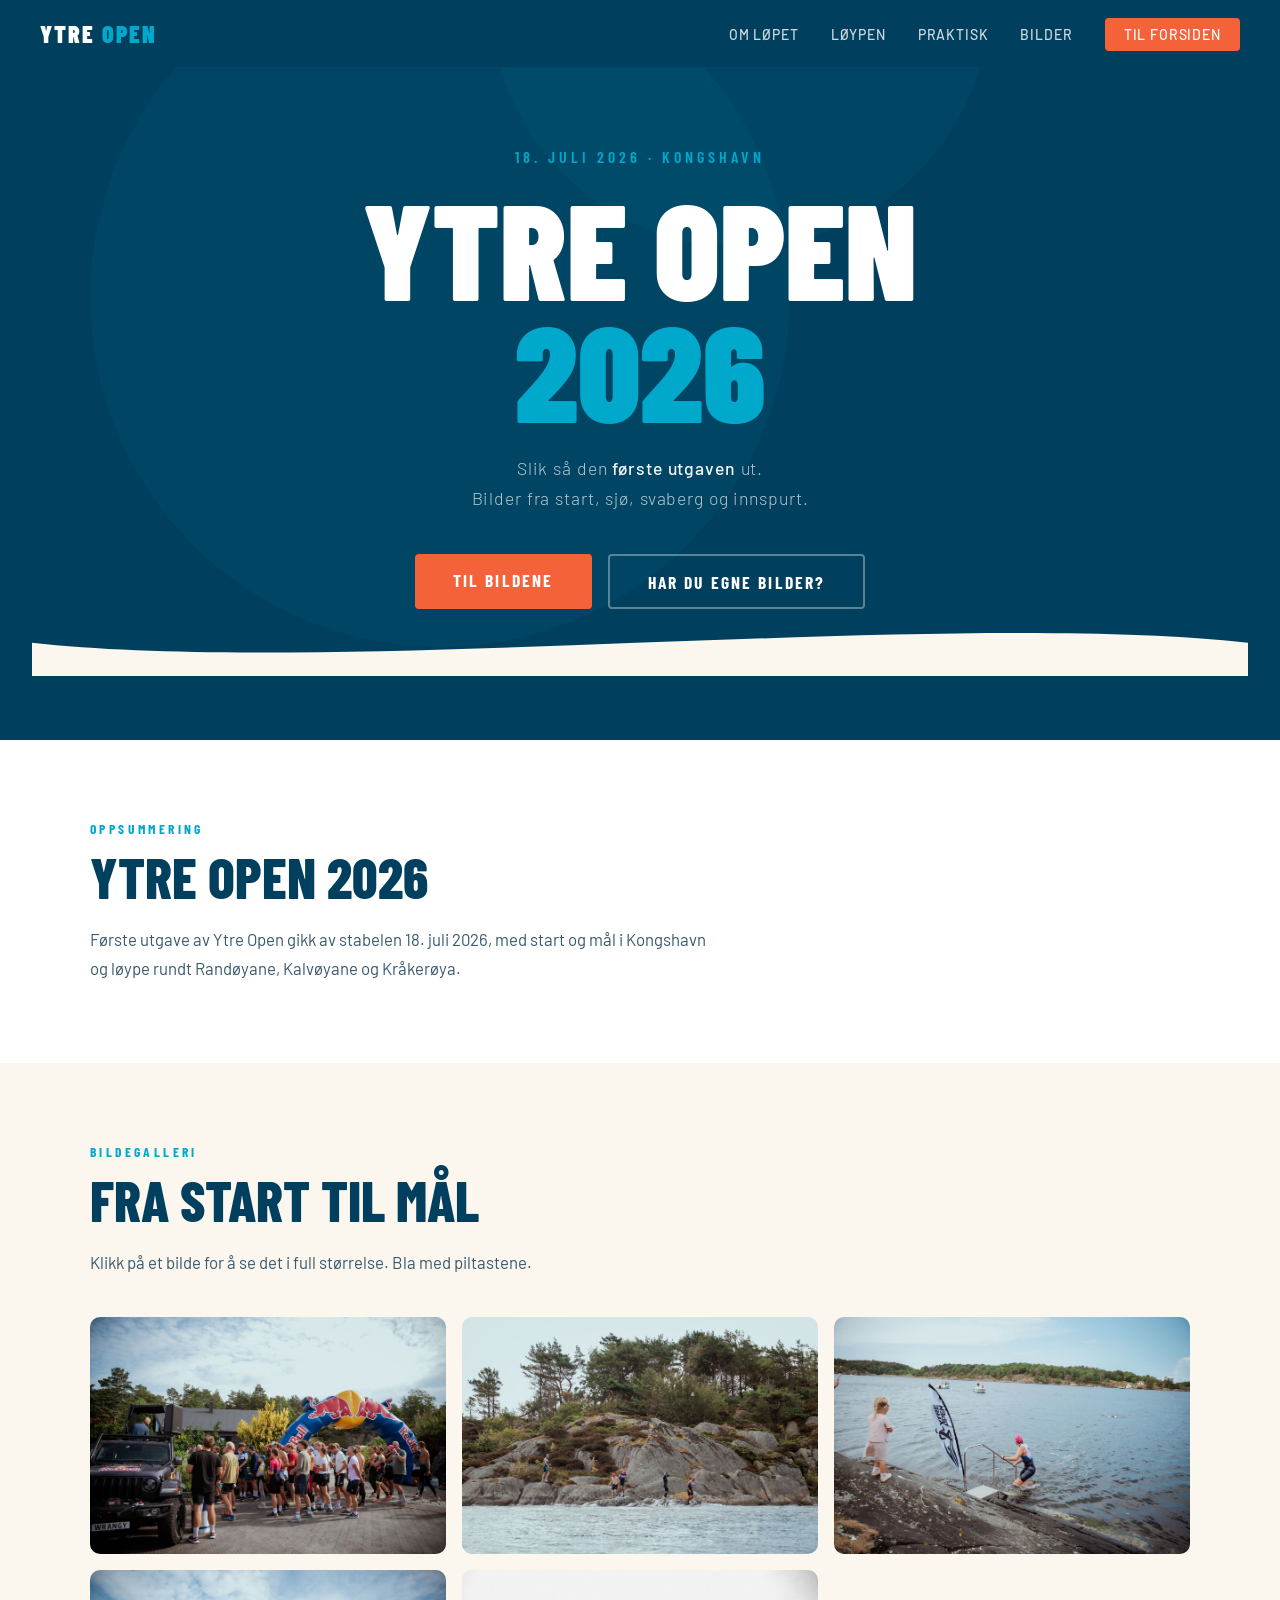
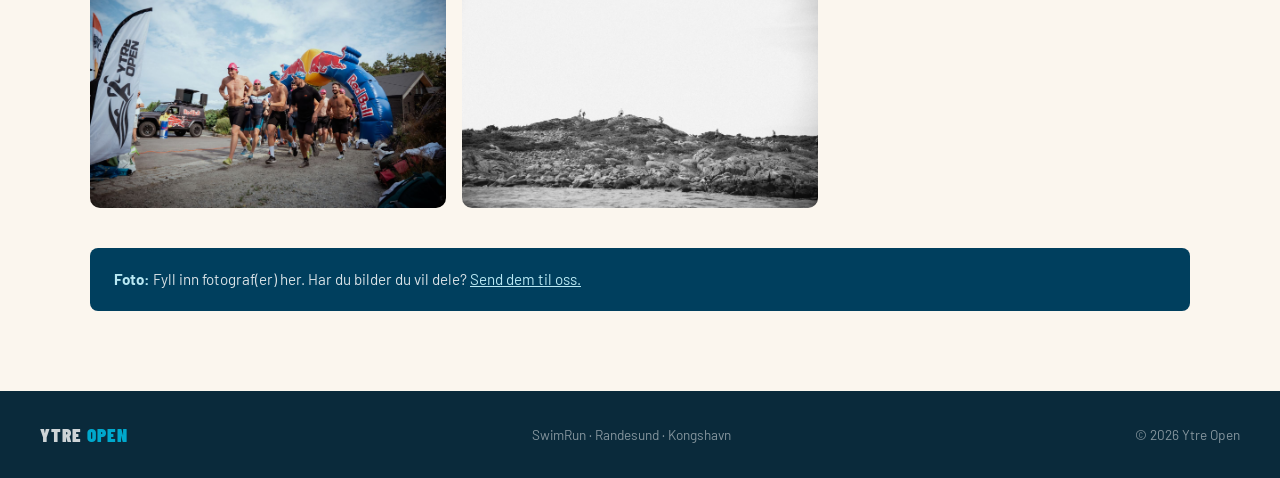
==== 2026.html @ fbb66220 "Add initial HTML structure for Ytre Open 2026" ====
<!DOCTYPE html>
<html lang="no">
<head>
    <!-- Google Tag Manager -->
    <script>(function(w,d,s,l,i){w[l]=w[l]||[];w[l].push({'gtm.start':
    new Date().getTime(),event:'gtm.js'});var f=d.getElementsByTagName(s)[0],
    j=d.createElement(s),dl=l!='dataLayer'?'&l='+l:'';j.async=true;j.src=
    'https://www.googletagmanager.com/gtm.js?id='+i+dl;f.parentNode.insertBefore(j,f);
    })(window,document,'script','dataLayer','GTM-THKCG653');</script>
    <!-- End Google Tag Manager -->

    <!-- Google tag (gtag.js) -->
    <script async src="https://www.googletagmanager.com/gtag/js?id=G-3H3QY78LEW"></script>
    <script>
      window.dataLayer = window.dataLayer || [];
      function gtag(){dataLayer.push(arguments);}
      gtag('js', new Date());
      gtag('config', 'G-3H3QY78LEW');
    </script>

    <meta charset="UTF-8">
    <meta name="viewport" content="width=device-width, initial-scale=1.0">
    <meta name="description" content="Bilder og oppsummering fra Ytre Open 2026 – swimrun i Randesund, Kristiansand.">
    <title>Ytre Open 2026 – bilder</title>

    <link rel="preconnect" href="https://fonts.googleapis.com">
    <link rel="preconnect" href="https://fonts.gstatic.com" crossorigin>
    <link href="https://fonts.googleapis.com/css2?family=Barlow+Condensed:wght@400;600;700;800;900&family=Barlow:wght@300;400;500;600&display=swap" rel="stylesheet">

    <style>
/* ============================================================
   YTRE OPEN – felles stilark
   ------------------------------------------------------------
   ALT DU NORMALT VIL ENDRE LIGGER I BLOKKEN UNDER.
   Endre en verdi her, så oppdateres begge sidene samtidig.
   ============================================================ */

:root {
  /* ---- FARGER ---------------------------------------------
     --ocean      = mørk bakgrunn (nav, hero, footer-seksjoner)
     --water      = lys blå aksent (tall, labels, logo-halvdel)
     --coral      = knapper og "trykk her"-farge
     --sand       = sidebakgrunn
  ---------------------------------------------------------- */
  --ocean:        #003F5E;
  --ocean-mid:    #005F8A;
  --water:        #00A8CC;
  --water-light:  #B8E8F3;
  --sand:         #FBF6EE;
  --sand-dark:    #F0E8D8;
  --coral:        #F4623A;
  --coral-dark:   #D34E2A;
  --white:        #FFFFFF;
  --text-dark:    #0A2A3B;
  --text-mid:     #3A5A6E;
  --text-muted:   #7A9AAD;

  /* ---- FONTER ---------------------------------------------
     --font-display = overskrifter, logo, knapper (bred/tung)
     --font-body    = brødtekst
     Bytter du font her, må du også bytte <link> til Google
     Fonts øverst i index.html og 2026.html.
     Forslag som passer stilen:
       Display: 'Barlow Condensed', 'Oswald', 'Archivo Black', 'Anton'
       Body:    'Barlow', 'Inter', 'Work Sans', 'Source Sans 3'
  ---------------------------------------------------------- */
  --font-display: 'Barlow Condensed', sans-serif;
  --font-body:    'Barlow', sans-serif;

  /* ---- TYPOGRAFI-SKALA ------------------------------------ */
  --h1-size:      clamp(4rem, 13vw, 8.5rem);   /* hero-tittel  */
  --title-size:   clamp(2.2rem, 5vw, 3.5rem);  /* seksjonstittel */
  --body-size:    1.05rem;
  --letter-wide:  0.25em;   /* sperring på små versaler */

  /* ---- FORM ------------------------------------------------ */
  --radius:       10px;
  --section-pad:  5rem;
}

/* ============================================================
   Herfra og ned er selve oppsettet. Trenger sjelden endring.
   ============================================================ */

*, *::before, *::after { box-sizing: border-box; margin: 0; padding: 0; }
html { scroll-behavior: smooth; }
body {
  font-family: var(--font-body);
  background: var(--sand);
  color: var(--text-dark);
  overflow-x: hidden;
}
img { display: block; max-width: 100%; }
a { color: inherit; }
:focus-visible { outline: 3px solid var(--coral); outline-offset: 3px; }

/* NAV */
nav {
  display: flex; justify-content: space-between; align-items: center;
  padding: 1.2rem 2.5rem; background: var(--ocean);
}
.nav-logo {
  font-family: var(--font-display); font-weight: 900; font-size: 1.5rem;
  letter-spacing: 0.08em; color: var(--white); text-decoration: none;
}
.nav-logo span { color: var(--water); }
nav ul { list-style: none; display: flex; gap: 2rem; align-items: center; }
nav ul a {
  font-size: 0.875rem; font-weight: 500; letter-spacing: 0.06em;
  text-transform: uppercase; color: rgba(255,255,255,0.8); text-decoration: none;
}
nav ul a:hover { color: var(--white); }
.nav-cta {
  background: var(--coral) !important; color: var(--white) !important;
  padding: 0.5rem 1.2rem; border-radius: 4px;
}
.nav-cta:hover { background: var(--coral-dark) !important; }

/* HERO */
.hero {
  background: var(--ocean); display: flex; flex-direction: column;
  justify-content: center; align-items: center; text-align: center;
  position: relative; overflow: hidden; padding: 5rem 2rem 4rem;
}
.hero-bg-circles { position: absolute; inset: 0; pointer-events: none; }
.circle { position: absolute; border-radius: 50%; opacity: 0.06; background: var(--water); }
.c1 { width: 700px; height: 700px; top: -200px; right: -150px; }
.c2 { width: 500px; height: 500px; bottom: -100px; left: -150px; }
.hero-eyebrow {
  font-family: var(--font-display); font-size: 1rem; font-weight: 600;
  letter-spacing: var(--letter-wide); text-transform: uppercase;
  color: var(--water); margin-bottom: 1.2rem;
}
.hero h1 {
  font-family: var(--font-display); font-size: var(--h1-size); font-weight: 900;
  line-height: 0.9; color: var(--white); text-transform: uppercase;
}
.hero h1 .accent { color: var(--water); }
.hero-sub {
  font-size: 1.1rem; font-weight: 300; color: rgba(255,255,255,0.7);
  margin-top: 1.5rem; letter-spacing: 0.05em; line-height: 1.7;
}
.hero-sub strong { color: rgba(255,255,255,0.95); font-weight: 500; }
.hero-actions { margin-top: 2.5rem; display: flex; gap: 1rem; flex-wrap: wrap; justify-content: center; }

.btn-primary, .btn-outline {
  display: inline-block; font-family: var(--font-display); font-size: 1.1rem;
  font-weight: 700; letter-spacing: 0.12em; text-transform: uppercase;
  padding: 0.9rem 2.4rem; border-radius: 4px; text-decoration: none;
  cursor: pointer; transition: background 0.2s, color 0.2s;
}
.btn-primary { background: var(--coral); color: var(--white); border: none; }
.btn-primary:hover { background: var(--coral-dark); }
.btn-outline { background: transparent; color: var(--white); border: 2px solid rgba(255,255,255,0.35); }
.btn-outline:hover { background: rgba(255,255,255,0.1); }

.hero-stats { display: flex; gap: 3rem; margin-top: 4rem; flex-wrap: wrap; justify-content: center; }
.stat { text-align: center; }
.stat-num { font-family: var(--font-display); font-size: 2.2rem; font-weight: 800; color: var(--water); display: block; }
.stat-label { font-size: 0.8rem; font-weight: 500; letter-spacing: 0.12em; text-transform: uppercase; color: rgba(255,255,255,0.55); }
.hero-wave { display: block; width: 100%; }

/* SEKSJONER */
section { padding: var(--section-pad) 2rem; }
.container { max-width: 1100px; margin: 0 auto; }
.section-label {
  font-family: var(--font-display); font-size: 0.85rem; font-weight: 700;
  letter-spacing: var(--letter-wide); text-transform: uppercase;
  color: var(--water); margin-bottom: 0.75rem;
}
.section-title {
  font-family: var(--font-display); font-size: var(--title-size); font-weight: 800;
  line-height: 1; text-transform: uppercase; color: var(--ocean); margin-bottom: 1.2rem;
}
.section-body { font-size: var(--body-size); line-height: 1.75; color: var(--text-mid); max-width: 620px; }
.section-body + .section-body { margin-top: 1rem; }

.about { background: var(--white); }
.about-grid { display: grid; grid-template-columns: 1fr 1fr; gap: 4rem; align-items: center; }
.about-visual {
  background: var(--ocean); border-radius: 12px; padding: 3rem 2.5rem;
  color: var(--white); text-align: center; position: relative; overflow: hidden;
}
.about-visual::before {
  content: ''; position: absolute; width: 300px; height: 300px; border-radius: 50%;
  background: var(--water); opacity: 0.08; top: -80px; right: -80px;
}
.av-text { font-family: var(--font-display); font-size: 1.6rem; font-weight: 700; color: var(--water-light); line-height: 1.3; }
.av-sub { font-size: 0.9rem; color: rgba(255,255,255,0.6); margin-top: 0.5rem; }
.av-split { margin-top: 2rem; border-top: 1px solid rgba(255,255,255,0.15); padding-top: 1.5rem; display: flex; justify-content: space-around; }
.av-big { font-family: var(--font-display); font-size: 1.8rem; font-weight: 800; color: var(--water-light); display: block; }
.av-small { font-size: 0.75rem; color: rgba(255,255,255,0.5); }

/* LØYPE */
.route { background: var(--sand); }
.route-steps { margin-top: 3rem; display: grid; grid-template-columns: repeat(auto-fit, minmax(220px, 1fr)); gap: 1.5rem; }
.route-step { background: var(--white); border-radius: var(--radius); padding: 1.75rem 1.5rem; position: relative; overflow: hidden; border-top: 4px solid var(--water); }
.step-num { font-family: var(--font-display); font-size: 3.5rem; font-weight: 900; color: var(--sand-dark); position: absolute; top: 0.5rem; right: 1rem; line-height: 1; }
.step-type { display: inline-block; font-size: 0.72rem; font-weight: 700; letter-spacing: 0.15em; text-transform: uppercase; padding: 0.25rem 0.7rem; border-radius: 3px; margin-bottom: 0.75rem; }
.swim { background: #E0F4FB; color: var(--ocean-mid); }
.run { background: #FFF0EB; color: #C04020; }
.step-title { font-family: var(--font-display); font-size: 1.4rem; font-weight: 700; color: var(--ocean); margin-bottom: 0.4rem; }
.step-desc { font-size: 0.9rem; color: var(--text-mid); line-height: 1.5; }
.route-note { margin-top: 2rem; padding: 1.2rem 1.5rem; background: var(--ocean); color: rgba(255,255,255,0.85); border-radius: 8px; font-size: 0.95rem; line-height: 1.6; }
.route-note strong { color: var(--water-light); }

/* INFO-KORT */
.practical { background: var(--white); }
.info-grid { margin-top: 3rem; display: grid; grid-template-columns: repeat(auto-fit, minmax(260px, 1fr)); gap: 1.5rem; }
.info-card { border: 1.5px solid var(--sand-dark); border-radius: var(--radius); padding: 1.75rem; }
.info-icon { font-size: 1.8rem; margin-bottom: 1rem; display: block; }
.info-title { font-family: var(--font-display); font-size: 1.2rem; font-weight: 700; text-transform: uppercase; letter-spacing: 0.05em; color: var(--ocean); margin-bottom: 0.5rem; }
.info-body { font-size: 0.92rem; color: var(--text-mid); line-height: 1.6; }

/* MØRK CTA-SEKSJON (erstatter påmelding) */
.dark-cta { background: var(--ocean); text-align: center; position: relative; overflow: hidden; }
.dark-cta::before, .dark-cta::after { content: ''; position: absolute; border-radius: 50%; background: var(--water); opacity: 0.07; }
.dark-cta::before { width: 600px; height: 600px; top: -200px; left: -150px; }
.dark-cta::after { width: 400px; height: 400px; bottom: -100px; right: -100px; }
.dark-cta .container { position: relative; z-index: 2; }
.dark-cta .section-label { color: var(--water-light); }
.dark-cta .section-title { color: var(--white); }
.dark-cta .section-body { color: rgba(255,255,255,0.7); max-width: 560px; margin-left: auto; margin-right: auto; }

/* KONTAKT */
.contact { background: var(--sand); }
.contact-grid { display: grid; grid-template-columns: 1fr 1fr; gap: 4rem; align-items: start; }
.contact-info { display: flex; flex-direction: column; gap: 1.5rem; margin-top: 2rem; }
.contact-item { display: flex; align-items: flex-start; gap: 1rem; }
.ci-icon { font-size: 1.3rem; flex-shrink: 0; margin-top: 0.1rem; }
.ci-label { font-size: 0.75rem; font-weight: 700; letter-spacing: 0.12em; text-transform: uppercase; color: var(--text-muted); display: block; margin-bottom: 0.2rem; }
.ci-val { font-size: 1rem; color: var(--text-dark); font-weight: 500; }
.contact-form-wrap { background: var(--white); border-radius: 12px; padding: 2.5rem; }
.form-group { margin-bottom: 1.2rem; }
.form-group label { display: block; font-size: 0.82rem; font-weight: 600; letter-spacing: 0.08em; text-transform: uppercase; color: var(--text-mid); margin-bottom: 0.4rem; }
.form-group input, .form-group textarea {
  width: 100%; padding: 0.75rem 1rem; border: 1.5px solid var(--sand-dark);
  border-radius: 6px; font-family: var(--font-body); font-size: 0.95rem;
  color: var(--text-dark); background: var(--sand); outline: none; resize: vertical;
}

/* FOOTER */
footer {
  background: var(--text-dark); color: rgba(255,255,255,0.5); padding: 2rem 2.5rem;
  display: flex; justify-content: space-between; align-items: center;
  flex-wrap: wrap; gap: 0.5rem; font-size: 0.85rem;
}
.footer-logo { font-family: var(--font-display); font-weight: 900; font-size: 1.2rem; color: rgba(255,255,255,0.8); letter-spacing: 0.05em; }
.footer-logo span { color: var(--water); }

/* ============================================================
   HERO MED BAKGRUNNSBILDE (brukes på 2026.html)
   Bytt bilde ved å endre style="--hero-foto: url(...)" i HTML-en.
   ============================================================ */
.hero--foto { position: relative; }
.hero--foto::after {
  content: ''; position: absolute; inset: 0; z-index: 0;
  background-image: var(--hero-foto);
  background-size: cover; background-position: center;
}
.hero--foto::before {
  content: ''; position: absolute; inset: 0; z-index: 1;
  background: linear-gradient(rgba(0,63,94,0.62), rgba(0,63,94,0.82));
}
.hero--foto > * { position: relative; z-index: 2; }
.hero--foto .hero-wave { z-index: 3; }

/* ============================================================
   BILDESTRIPE (teaser på forsiden)
   ============================================================ */
.strip { background: var(--white); padding-top: 0; }
.strip-row { display: grid; grid-template-columns: repeat(4, 1fr); gap: 0.75rem; margin-top: 2rem; }
.strip-row a { display: block; border-radius: var(--radius); overflow: hidden; aspect-ratio: 4 / 3; background: var(--sand-dark); }
.strip-row img { width: 100%; height: 100%; object-fit: cover; transition: transform 0.4s ease; }
.strip-row a:hover img { transform: scale(1.05); }
.strip-link { display: inline-block; margin-top: 1.5rem; font-family: var(--font-display); font-weight: 700; letter-spacing: 0.1em; text-transform: uppercase; color: var(--coral); text-decoration: none; border-bottom: 2px solid var(--coral); padding-bottom: 2px; }
@media (max-width: 700px) { .strip-row { grid-template-columns: repeat(2, 1fr); } }

/* ============================================================
   GALLERI (2026-siden)
   ============================================================ */
.gallery { background: var(--sand); }

.grid {
  margin-top: 2.5rem;
  columns: 3 260px;      /* murstein-oppsett: fyller seg selv */
  column-gap: 1rem;
}
.grid figure {
  break-inside: avoid; margin-bottom: 1rem; position: relative;
  border-radius: var(--radius); overflow: hidden; background: var(--sand-dark);
  cursor: zoom-in;
}
.grid img { width: 100%; height: auto; transition: transform 0.4s ease; }
.grid figure:hover img { transform: scale(1.03); }
.grid figcaption {
  position: absolute; left: 0; right: 0; bottom: 0; padding: 1.5rem 1rem 0.8rem;
  font-size: 0.85rem; color: var(--white);
  background: linear-gradient(transparent, rgba(0,63,94,0.85));
  opacity: 0; transition: opacity 0.25s;
}
.grid figure:hover figcaption, .grid figure:focus-within figcaption { opacity: 1; }
.gallery-empty {
  margin-top: 2.5rem; border: 2px dashed var(--sand-dark); border-radius: var(--radius);
  padding: 3rem 2rem; text-align: center; color: var(--text-muted); font-size: 0.95rem; line-height: 1.7;
}

/* LYSBOKS */
.lightbox {
  position: fixed; inset: 0; background: rgba(4,26,38,0.95); z-index: 100;
  display: none; align-items: center; justify-content: center; padding: 2rem;
}
.lightbox[open] { display: flex; }
.lightbox img { max-width: 92vw; max-height: 82vh; border-radius: 6px; }
.lb-caption { position: absolute; bottom: 1.5rem; left: 0; right: 0; text-align: center; color: rgba(255,255,255,0.75); font-size: 0.9rem; padding: 0 2rem; }
.lb-btn {
  position: absolute; background: rgba(255,255,255,0.12); color: var(--white);
  border: none; border-radius: 50%; width: 48px; height: 48px; font-size: 1.4rem;
  cursor: pointer; display: grid; place-items: center;
}
.lb-btn:hover { background: rgba(255,255,255,0.25); }
.lb-prev { left: 1.5rem; top: 50%; transform: translateY(-50%); }
.lb-next { right: 1.5rem; top: 50%; transform: translateY(-50%); }
.lb-close { right: 1.5rem; top: 1.5rem; }

/* MOBIL */
@media (max-width: 700px) {
  nav { padding: 1rem 1.25rem; }
  nav ul { gap: 1rem; }
  nav ul li:not(.always-show) { display: none; }
  .about-grid, .contact-grid { grid-template-columns: 1fr; gap: 2rem; }
  footer { flex-direction: column; text-align: center; }
  section { padding: 3.5rem 1.25rem; }
  .hero-stats { gap: 1.75rem; }
  .lb-prev { left: 0.5rem; } .lb-next { right: 0.5rem; }
}

@media (prefers-reduced-motion: reduce) {
  *, *::before, *::after { animation: none !important; transition: none !important; }
  html { scroll-behavior: auto; }
}
    </style>
</head>
<body>
    <!-- Google Tag Manager (noscript) -->
    <noscript><iframe src="https://www.googletagmanager.com/ns.html?id=GTM-THKCG653"
    height="0" width="0" style="display:none;visibility:hidden"></iframe></noscript>
    <!-- End Google Tag Manager (noscript) -->

    <!-- NAV -->
    <nav>
      <a href="index.html" class="nav-logo">YTRE <span>OPEN</span></a>
      <ul>
        <li><a href="index.html#om">Om løpet</a></li>
        <li><a href="index.html#loypen">Løypen</a></li>
        <li><a href="index.html#praktisk">Praktisk</a></li>
        <li><a href="#galleri">Bilder</a></li>
        <li class="always-show"><a href="index.html" class="nav-cta">Til forsiden</a></li>
      </ul>
    </nav>

    <!-- HERO -->
    <!-- HERO-BILDE: bytt filnavnet under for et annet bakgrunnsbilde -->
    <section class="hero hero--foto" style="--hero-foto: url('bilder/dsc06092.jpg');">
      <div class="hero-bg-circles"><div class="circle c1"></div><div class="circle c2"></div></div>
      <p class="hero-eyebrow">18. juli 2026 · Kongshavn</p>
      <h1>YTRE OPEN<br><span class="accent">2026</span></h1>
      <p class="hero-sub">
        Slik så den <strong>første utgaven</strong> ut.<br>
        Bilder fra start, sjø, svaberg og innspurt.
      </p>
      <div class="hero-actions">
        <a href="#galleri" class="btn-primary">Til bildene</a>
        <a href="index.html#kontakt" class="btn-outline">Har du egne bilder?</a>
      </div>
      <svg class="hero-wave" viewBox="0 0 1440 80" preserveAspectRatio="none" xmlns="http://www.w3.org/2000/svg">
        <path d="M0,40 C360,80 1080,0 1440,40 L1440,80 L0,80 Z" fill="#FBF6EE"></path>
      </svg>
    </section>

    <!-- INTRO over galleriet – rediger teksten fritt -->
    <section class="practical">
      <div class="container">
        <p class="section-label">Oppsummering</p>
        <h2 class="section-title">Ytre Open 2026</h2>
        <p class="section-body">Første utgave av Ytre Open gikk av stabelen 18. juli 2026, med start og mål i Kongshavn og løype rundt Randøyane, Kalvøyane og Kråkerøya.</p>
      </div>
    </section>

    <!-- GALLERI -->
    <section class="gallery" id="galleri">
      <div class="container">
        <p class="section-label">Bildegalleri</p>
        <h2 class="section-title">Fra start til mål</h2>
        <p class="section-body">Klikk på et bilde for å se det i full størrelse. Bla med piltastene.</p>

        <div class="grid" id="grid"></div>
        <div class="gallery-empty" id="tom" hidden>
          Ingen bilder er lagt inn ennå.<br>
          Legg filene i mappen <strong>bilder/</strong> og skriv dem inn i listen øverst i denne filen.
        </div>

        <p class="route-note" style="margin-top: 2.5rem;">
          <strong>Foto:</strong> Fyll inn fotograf(er) her. Har du bilder du vil dele?
          <a href="index.html#kontakt" style="color: var(--water-light);">Send dem til oss.</a>
        </p>
      </div>
    </section>

    <!-- LYSBOKS -->
    <div class="lightbox" id="lightbox" role="dialog" aria-modal="true" aria-label="Bildevisning">
      <button class="lb-btn lb-close" id="lbClose" aria-label="Lukk">✕</button>
      <button class="lb-btn lb-prev" id="lbPrev" aria-label="Forrige bilde">‹</button>
      <img id="lbImg" src="" alt="">
      <button class="lb-btn lb-next" id="lbNext" aria-label="Neste bilde">›</button>
      <p class="lb-caption" id="lbCap"></p>
    </div>

    <!-- FOOTER -->
    <footer>
      <span class="footer-logo">YTRE <span>OPEN</span></span>
      <span>SwimRun · Randesund · Kongshavn</span>
      <span>© 2026 Ytre Open</span>
    </footer>

<script>
/* ============================================================
   BILDELISTE – DET ENESTE DU TRENGER Å ENDRE
   ------------------------------------------------------------
   1. Legg bildefilene i mappen "bilder/"
   2. Legg til en linje per bilde under.
      fil   = filnavnet
      tekst = bildetekst (valgfri, vises når du holder over)
   ============================================================ */
const BILDER = [
  /* --- BILDENE SOM VISES NÅ (24 stk) ---
     Vil du skjule et bilde: sett // foran linjen.
     Vil du vise et av reservebildene lenger nede: fjern // foran den linjen.
     tekst = bildeteksten som vises. Bytt gjerne ut "Ytre Open 2026" med noe eget. */
  { fil: "bilder/dsc05575.jpg", tekst: "Ytre Open 2026" },
  { fil: "bilder/dsc05621.jpg", tekst: "Ytre Open 2026" },
  { fil: "bilder/dsc05643.jpg", tekst: "Ytre Open 2026" },
  { fil: "bilder/dsc05659.jpg", tekst: "Ytre Open 2026" },
  { fil: "bilder/dsc05670.jpg", tekst: "Ytre Open 2026" },
  { fil: "bilder/dsc05700.jpg", tekst: "Ytre Open 2026" },
  { fil: "bilder/dsc05708.jpg", tekst: "Ytre Open 2026" },
  { fil: "bilder/dsc05711.jpg", tekst: "Ytre Open 2026" },
  { fil: "bilder/dsc05738.jpg", tekst: "Ytre Open 2026" },
  { fil: "bilder/dsc05761.jpg", tekst: "Ytre Open 2026" },
  { fil: "bilder/dsc05770.jpg", tekst: "Ytre Open 2026" },
  { fil: "bilder/dsc05773.jpg", tekst: "Ytre Open 2026" },
  { fil: "bilder/dsc05781.jpg", tekst: "Ytre Open 2026" },
  { fil: "bilder/dsc05858.jpg", tekst: "Ytre Open 2026" },
  { fil: "bilder/dsc05865.jpg", tekst: "Ytre Open 2026" },
  { fil: "bilder/dsc05993.jpg", tekst: "Ytre Open 2026" },
  { fil: "bilder/dsc05996.jpg", tekst: "Ytre Open 2026" },
  { fil: "bilder/dsc06054.jpg", tekst: "Ytre Open 2026" },
  { fil: "bilder/dsc06073.jpg", tekst: "Ytre Open 2026" },
  { fil: "bilder/dsc06089.jpg", tekst: "Ytre Open 2026" },
  { fil: "bilder/dsc06092.jpg", tekst: "Ytre Open 2026" },
  { fil: "bilder/dsc06111.jpg", tekst: "Ytre Open 2026" },
  { fil: "bilder/dsc06124.jpg", tekst: "Ytre Open 2026" },
  { fil: "bilder/dsc06133.jpg", tekst: "Ytre Open 2026" },

  /* --- RESERVEBILDER (56 stk, ligger klare i bilder/) --- */
  //{ fil: "bilder/dsc05528.jpg", tekst: "Ytre Open 2026" },
  //{ fil: "bilder/dsc05558.jpg", tekst: "Ytre Open 2026" },
  //{ fil: "bilder/dsc05596.jpg", tekst: "Ytre Open 2026" },
  //{ fil: "bilder/dsc05634.jpg", tekst: "Ytre Open 2026" },
  //{ fil: "bilder/dsc05648.jpg", tekst: "Ytre Open 2026" },
  //{ fil: "bilder/dsc05649.jpg", tekst: "Ytre Open 2026" },
  //{ fil: "bilder/dsc05669.jpg", tekst: "Ytre Open 2026" },
  //{ fil: "bilder/dsc05715.jpg", tekst: "Ytre Open 2026" },
  //{ fil: "bilder/dsc05716.jpg", tekst: "Ytre Open 2026" },
  //{ fil: "bilder/dsc05721.jpg", tekst: "Ytre Open 2026" },
  //{ fil: "bilder/dsc05728.jpg", tekst: "Ytre Open 2026" },
  //{ fil: "bilder/dsc05803.jpg", tekst: "Ytre Open 2026" },
  //{ fil: "bilder/dsc05833.jpg", tekst: "Ytre Open 2026" },
  //{ fil: "bilder/dsc05840.jpg", tekst: "Ytre Open 2026" },
  //{ fil: "bilder/dsc05843.jpg", tekst: "Ytre Open 2026" },
  //{ fil: "bilder/dsc05845.jpg", tekst: "Ytre Open 2026" },
  //{ fil: "bilder/dsc05847.jpg", tekst: "Ytre Open 2026" },
  //{ fil: "bilder/dsc05849.jpg", tekst: "Ytre Open 2026" },
  //{ fil: "bilder/dsc05855.jpg", tekst: "Ytre Open 2026" },
  //{ fil: "bilder/dsc05871.jpg", tekst: "Ytre Open 2026" },
  //{ fil: "bilder/dsc05872.jpg", tekst: "Ytre Open 2026" },
  //{ fil: "bilder/dsc05885.jpg", tekst: "Ytre Open 2026" },
  //{ fil: "bilder/dsc05897.jpg", tekst: "Ytre Open 2026" },
  //{ fil: "bilder/dsc05898.jpg", tekst: "Ytre Open 2026" },
  //{ fil: "bilder/dsc05899.jpg", tekst: "Ytre Open 2026" },
  //{ fil: "bilder/dsc05913.jpg", tekst: "Ytre Open 2026" },
  //{ fil: "bilder/dsc05915.jpg", tekst: "Ytre Open 2026" },
  //{ fil: "bilder/dsc05925.jpg", tekst: "Ytre Open 2026" },
  //{ fil: "bilder/dsc05926.jpg", tekst: "Ytre Open 2026" },
  //{ fil: "bilder/dsc05927.jpg", tekst: "Ytre Open 2026" },
  //{ fil: "bilder/dsc05928.jpg", tekst: "Ytre Open 2026" },
  //{ fil: "bilder/dsc05934.jpg", tekst: "Ytre Open 2026" },
  //{ fil: "bilder/dsc05946.jpg", tekst: "Ytre Open 2026" },
  //{ fil: "bilder/dsc05951.jpg", tekst: "Ytre Open 2026" },
  //{ fil: "bilder/dsc05952.jpg", tekst: "Ytre Open 2026" },
  //{ fil: "bilder/dsc05953.jpg", tekst: "Ytre Open 2026" },
  //{ fil: "bilder/dsc05954.jpg", tekst: "Ytre Open 2026" },
  //{ fil: "bilder/dsc05955.jpg", tekst: "Ytre Open 2026" },
  //{ fil: "bilder/dsc05956.jpg", tekst: "Ytre Open 2026" },
  //{ fil: "bilder/dsc05970.jpg", tekst: "Ytre Open 2026" },
  //{ fil: "bilder/dsc05982.jpg", tekst: "Ytre Open 2026" },
  //{ fil: "bilder/dsc05990.jpg", tekst: "Ytre Open 2026" },
  //{ fil: "bilder/dsc06000.jpg", tekst: "Ytre Open 2026" },
  //{ fil: "bilder/dsc06010.jpg", tekst: "Ytre Open 2026" },
  //{ fil: "bilder/dsc06039.jpg", tekst: "Ytre Open 2026" },
  //{ fil: "bilder/dsc06048.jpg", tekst: "Ytre Open 2026" },
  //{ fil: "bilder/dsc06052.jpg", tekst: "Ytre Open 2026" },
  //{ fil: "bilder/dsc06062.jpg", tekst: "Ytre Open 2026" },
  //{ fil: "bilder/dsc06064.jpg", tekst: "Ytre Open 2026" },
  //{ fil: "bilder/dsc06071.jpg", tekst: "Ytre Open 2026" },
  //{ fil: "bilder/dsc06072.jpg", tekst: "Ytre Open 2026" },
  //{ fil: "bilder/dsc06079.jpg", tekst: "Ytre Open 2026" },
  //{ fil: "bilder/dsc06084.jpg", tekst: "Ytre Open 2026" },
  //{ fil: "bilder/dsc06096.jpg", tekst: "Ytre Open 2026" },
  //{ fil: "bilder/dsc06103.jpg", tekst: "Ytre Open 2026" },
  //{ fil: "bilder/dsc06138.jpg", tekst: "Ytre Open 2026" },
];

/* ---------- Herfra og ned trenger du ikke røre ---------- */
const grid = document.getElementById('grid');
const tom = document.getElementById('tom');
const synlige = BILDER;

if (synlige.length === 0) {
  tom.hidden = false;
} else {
  synlige.forEach((b, i) => {
    const fig = document.createElement('figure');
    fig.tabIndex = 0;
    fig.innerHTML =
      '<img src="' + b.fil + '" alt="' + (b.tekst || 'Ytre Open 2026') + '" loading="lazy" ' +
      'onerror="this.parentNode.style.display=\'none\'">' +
      (b.tekst ? '<figcaption>' + b.tekst + '</figcaption>' : '');
    fig.addEventListener('click', () => apne(i));
    fig.addEventListener('keydown', e => { if (e.key === 'Enter') apne(i); });
    grid.appendChild(fig);
  });
}

/* Lysboks */
const lb = document.getElementById('lightbox');
const lbImg = document.getElementById('lbImg');
const lbCap = document.getElementById('lbCap');
let n = 0;

function apne(i) { n = i; vis(); lb.setAttribute('open', ''); }
function lukk() { lb.removeAttribute('open'); }
function vis() {
  const b = synlige[n];
  lbImg.src = b.fil;
  lbImg.alt = b.tekst || 'Ytre Open 2026';
  lbCap.textContent = (b.tekst || '') + '  (' + (n + 1) + '/' + synlige.length + ')';
}
function bla(steg) { n = (n + steg + synlige.length) % synlige.length; vis(); }

document.getElementById('lbClose').addEventListener('click', lukk);
document.getElementById('lbPrev').addEventListener('click', () => bla(-1));
document.getElementById('lbNext').addEventListener('click', () => bla(1));
lb.addEventListener('click', e => { if (e.target === lb) lukk(); });
document.addEventListener('keydown', e => {
  if (!lb.hasAttribute('open')) return;
  if (e.key === 'Escape') lukk();
  if (e.key === 'ArrowLeft') bla(-1);
  if (e.key === 'ArrowRight') bla(1);
});
</script>
</body>
</html>
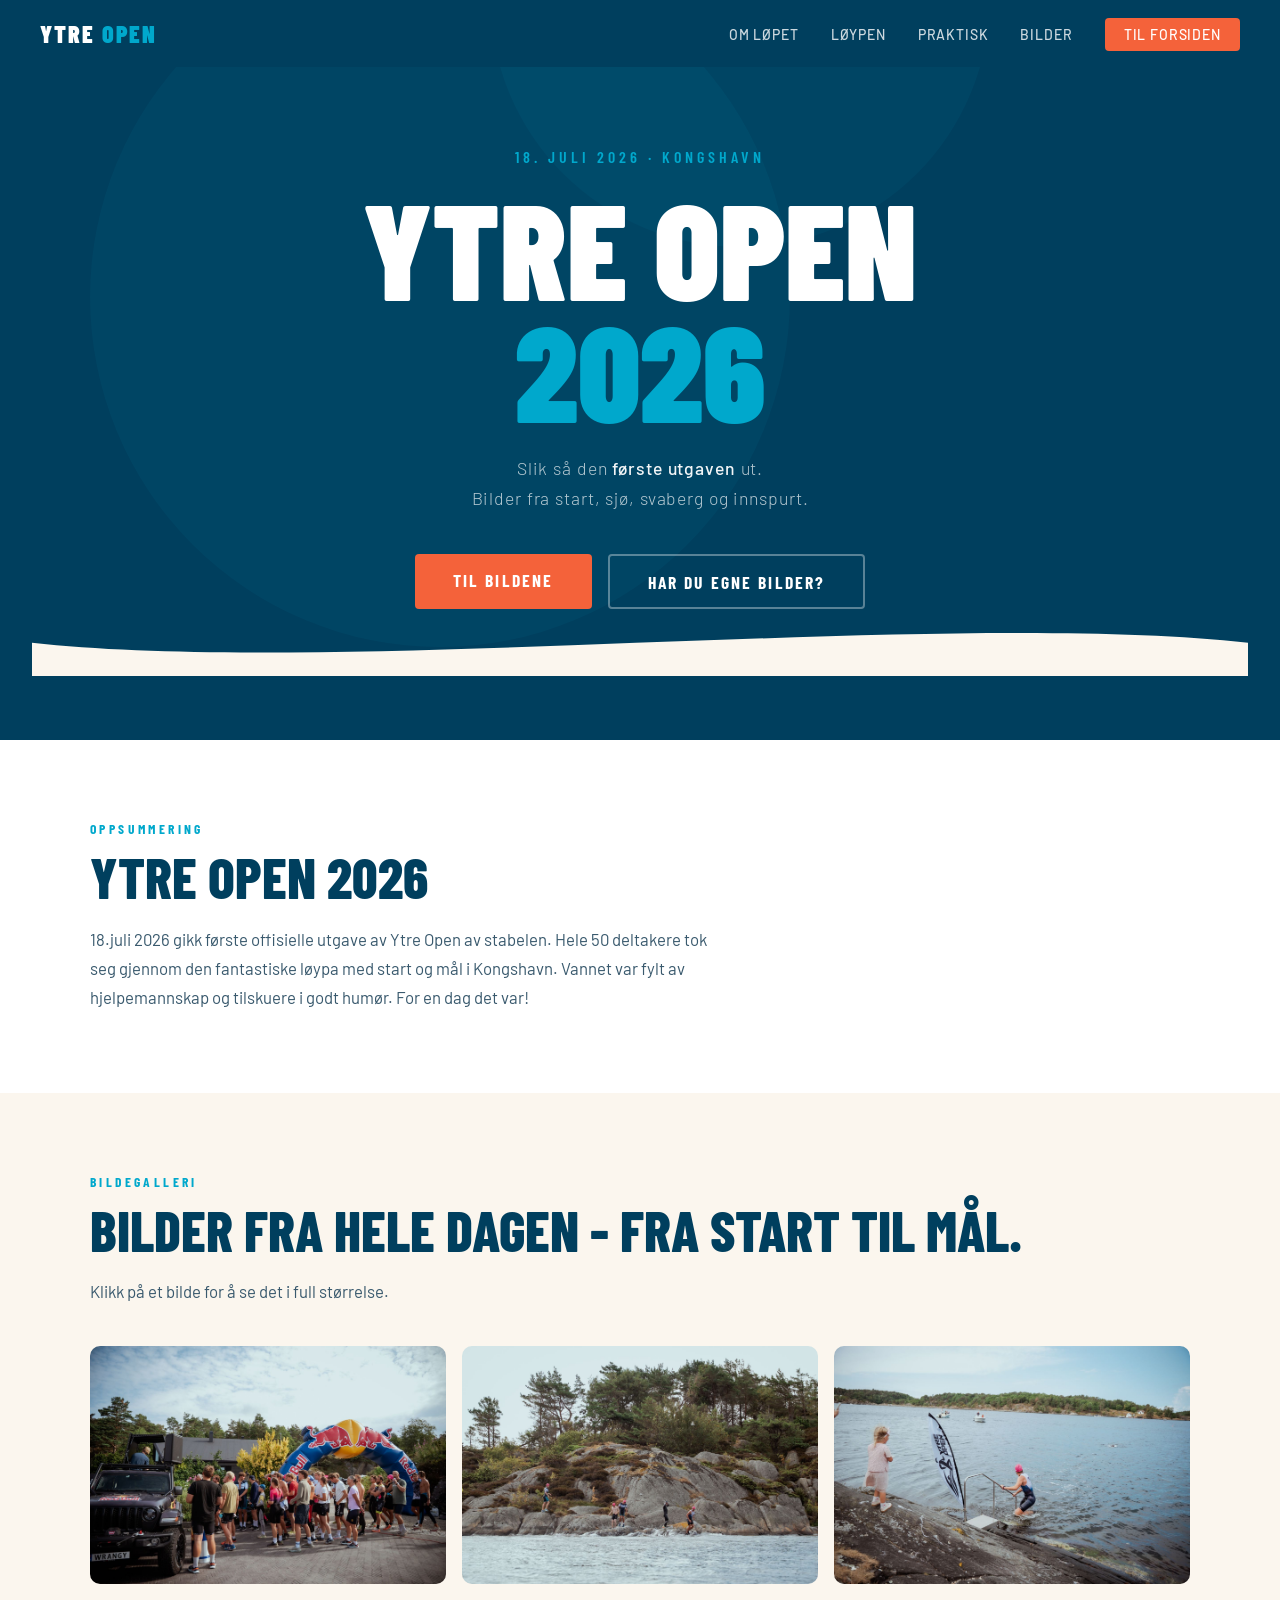
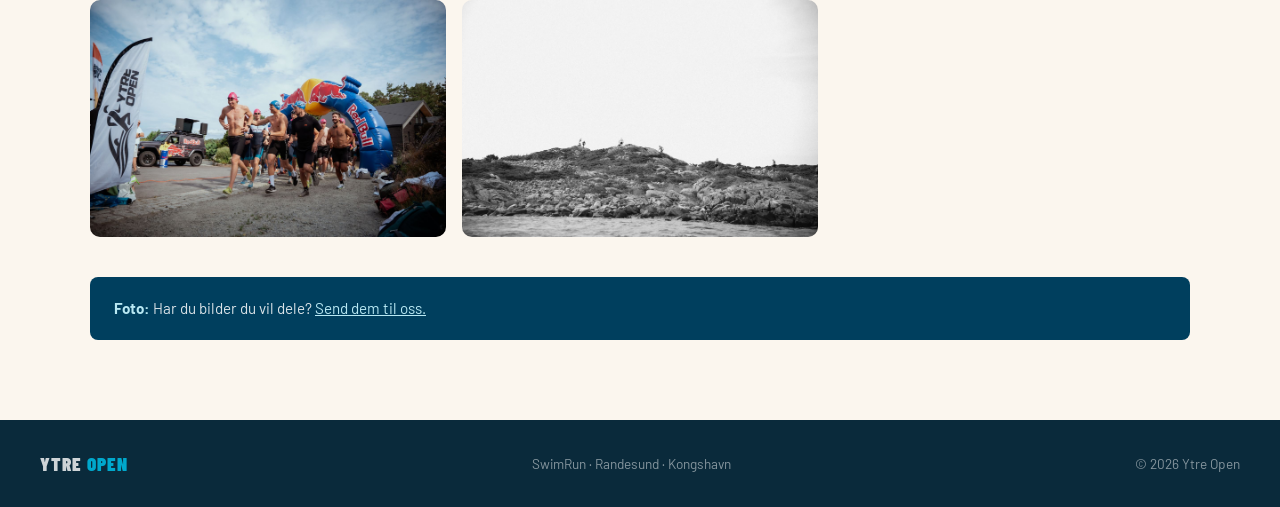
==== commit 67d80dfa: "Revise Ytre Open 2026 summary and gallery section" ====
--- a/2026.html
+++ b/2026.html
@@ -383,7 +383,9 @@
       <div class="container">
         <p class="section-label">Oppsummering</p>
         <h2 class="section-title">Ytre Open 2026</h2>
-        <p class="section-body">Første utgave av Ytre Open gikk av stabelen 18. juli 2026, med start og mål i Kongshavn og løype rundt Randøyane, Kalvøyane og Kråkerøya.</p>
+        <p class="section-body">18.juli 2026 gikk første offisielle utgave av Ytre Open av stabelen. 
+            Hele 50 deltakere tok seg gjennom den fantastiske løypa med start og mål i Kongshavn. Vannet var fylt av hjelpemannskap og tilskuere i godt humør. 
+            For en dag det var!</p>
       </div>
     </section>
 
@@ -391,8 +393,8 @@
     <section class="gallery" id="galleri">
       <div class="container">
         <p class="section-label">Bildegalleri</p>
-        <h2 class="section-title">Fra start til mål</h2>
-        <p class="section-body">Klikk på et bilde for å se det i full størrelse. Bla med piltastene.</p>
+        <h2 class="section-title">Bilder fra hele dagen - fra start til mål.</h2>
+        <p class="section-body">Klikk på et bilde for å se det i full størrelse.</p>
 
         <div class="grid" id="grid"></div>
         <div class="gallery-empty" id="tom" hidden>
@@ -401,7 +403,7 @@
         </div>
 
         <p class="route-note" style="margin-top: 2.5rem;">
-          <strong>Foto:</strong> Fyll inn fotograf(er) her. Har du bilder du vil dele?
+          <strong>Foto:</strong> Har du bilder du vil dele?
           <a href="index.html#kontakt" style="color: var(--water-light);">Send dem til oss.</a>
         </p>
       </div>
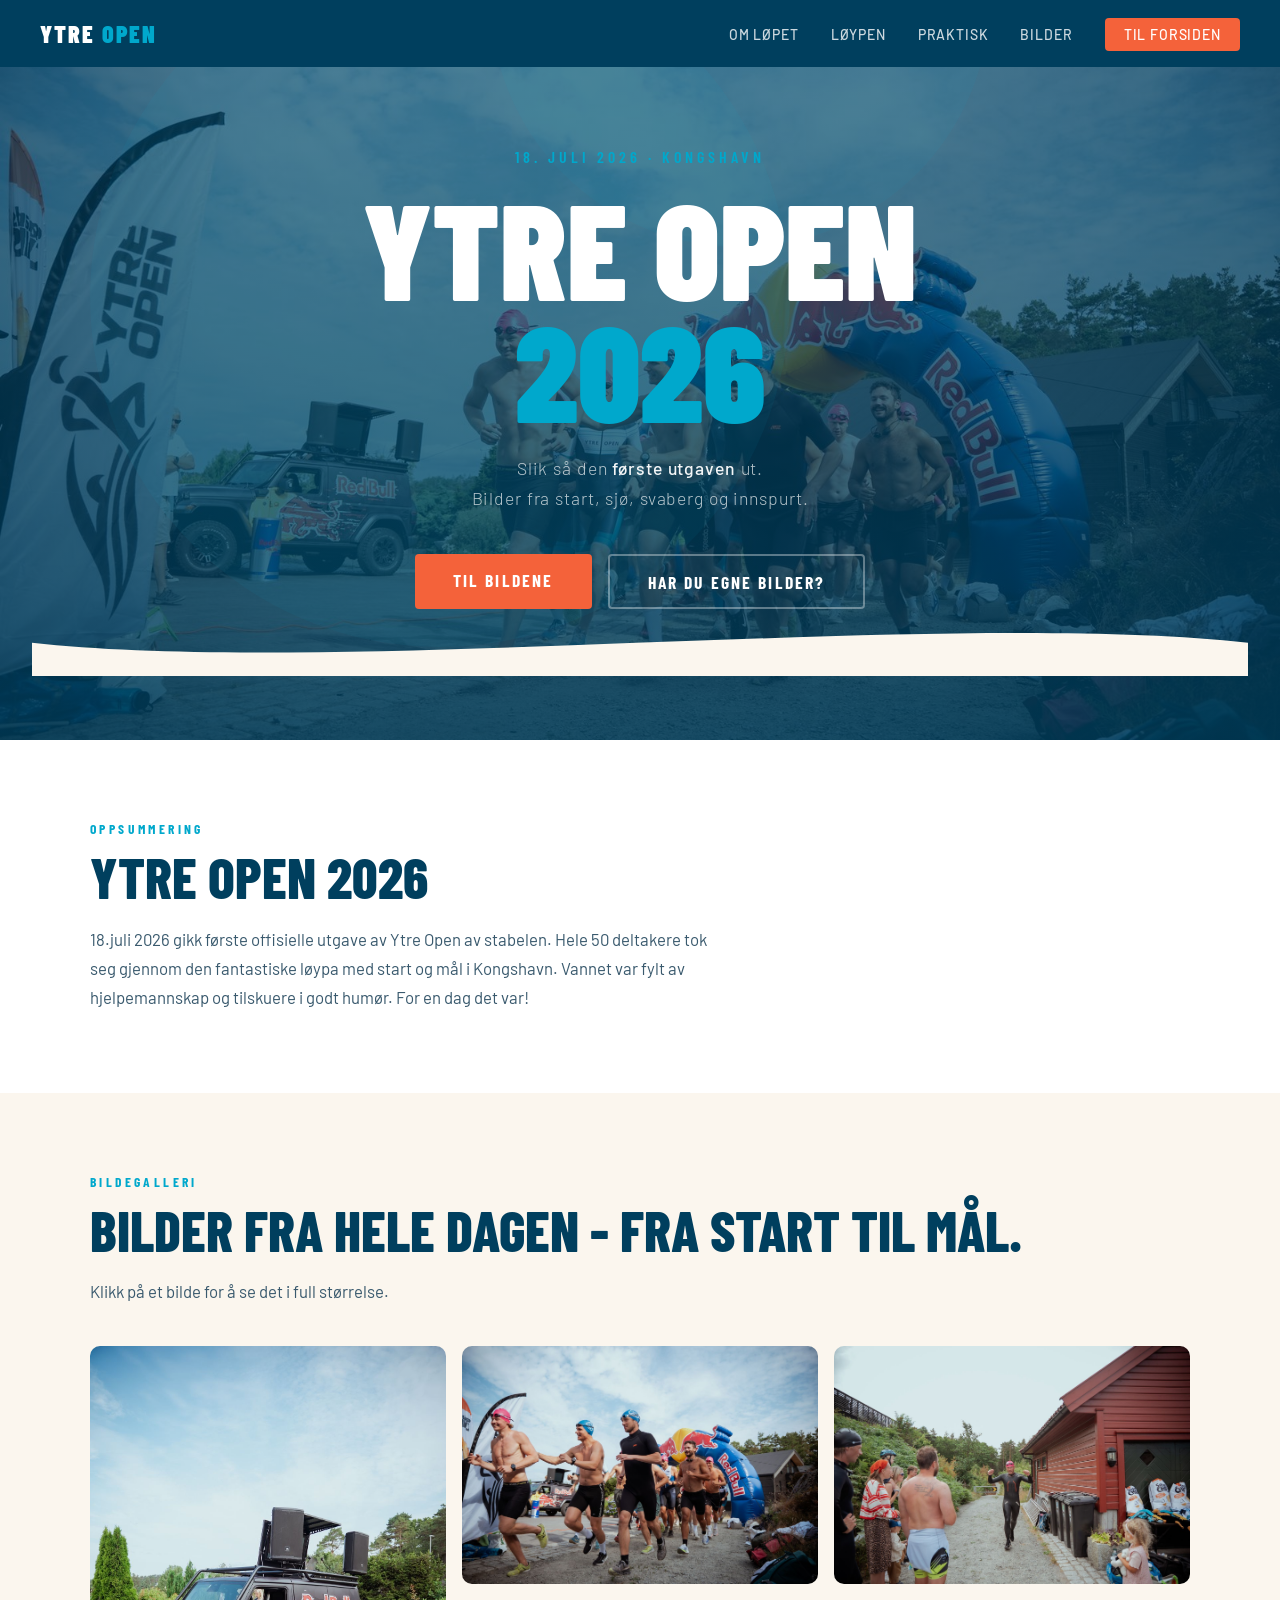
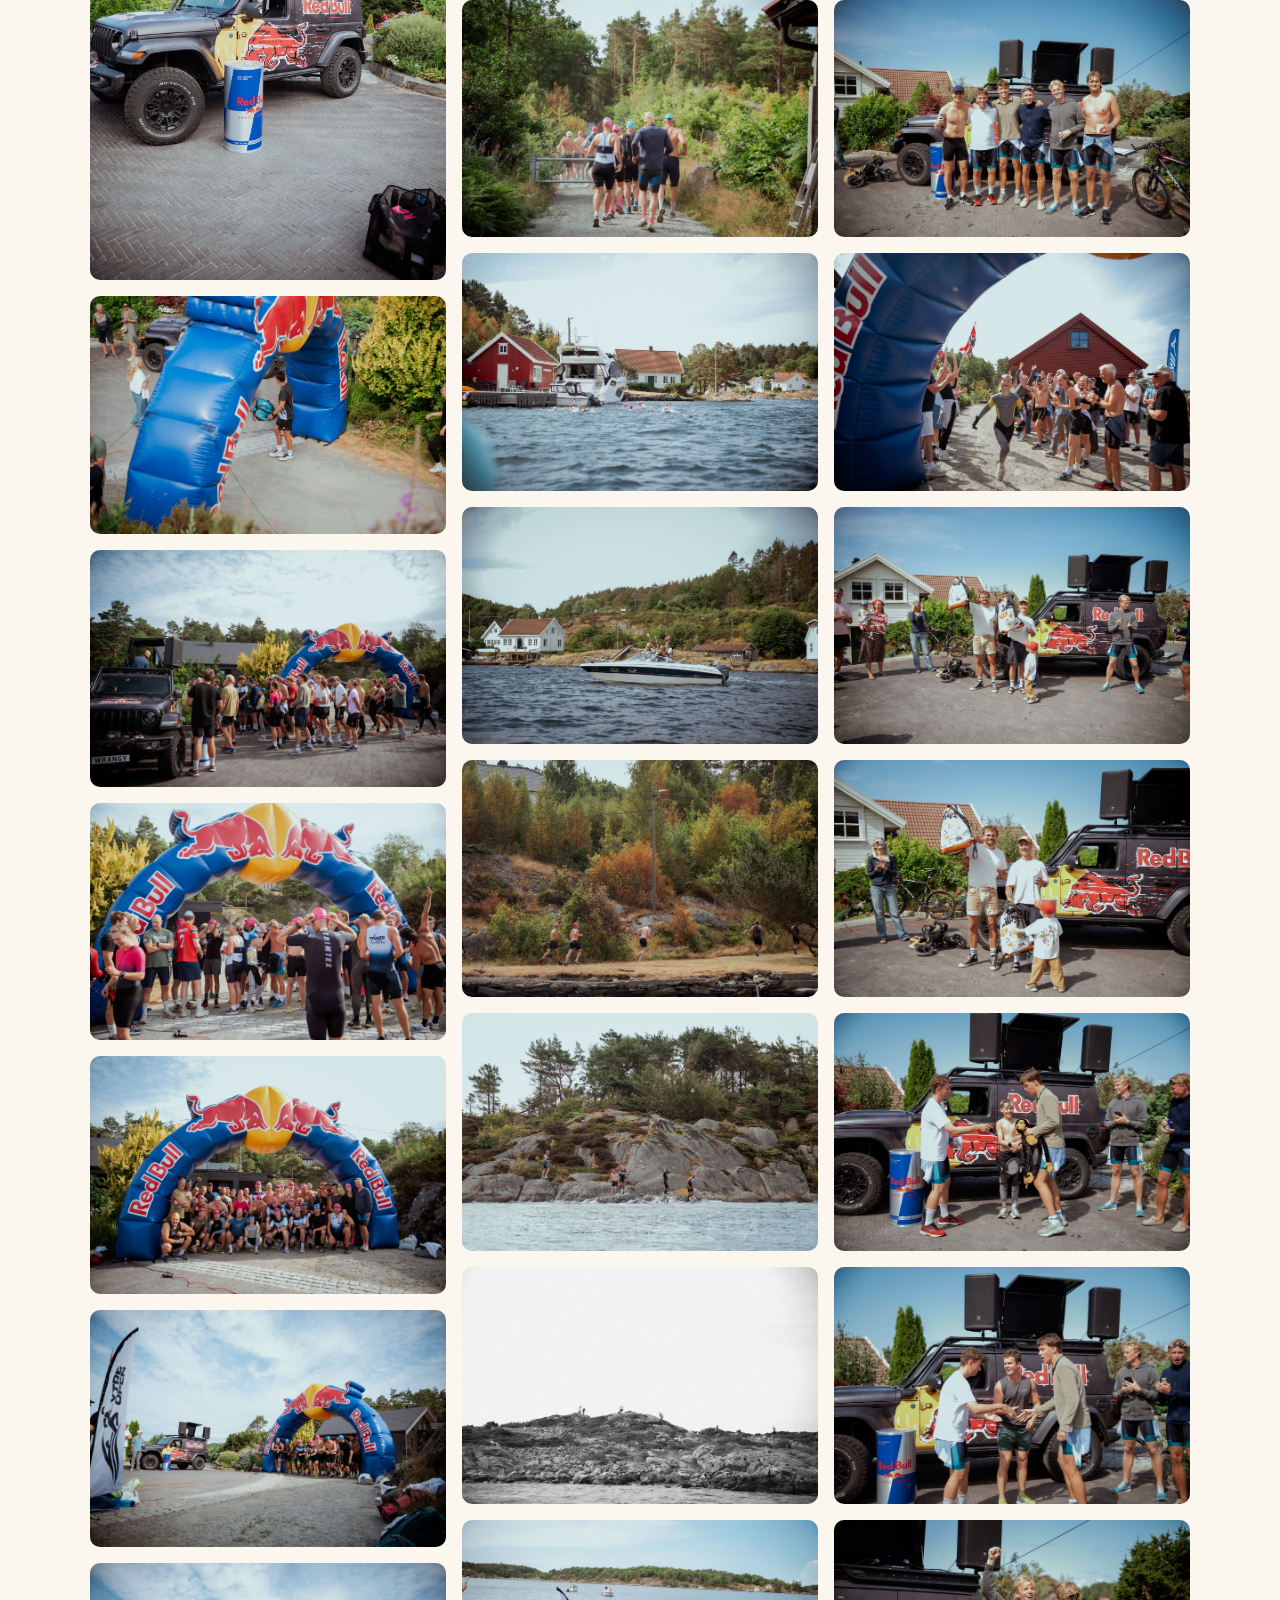
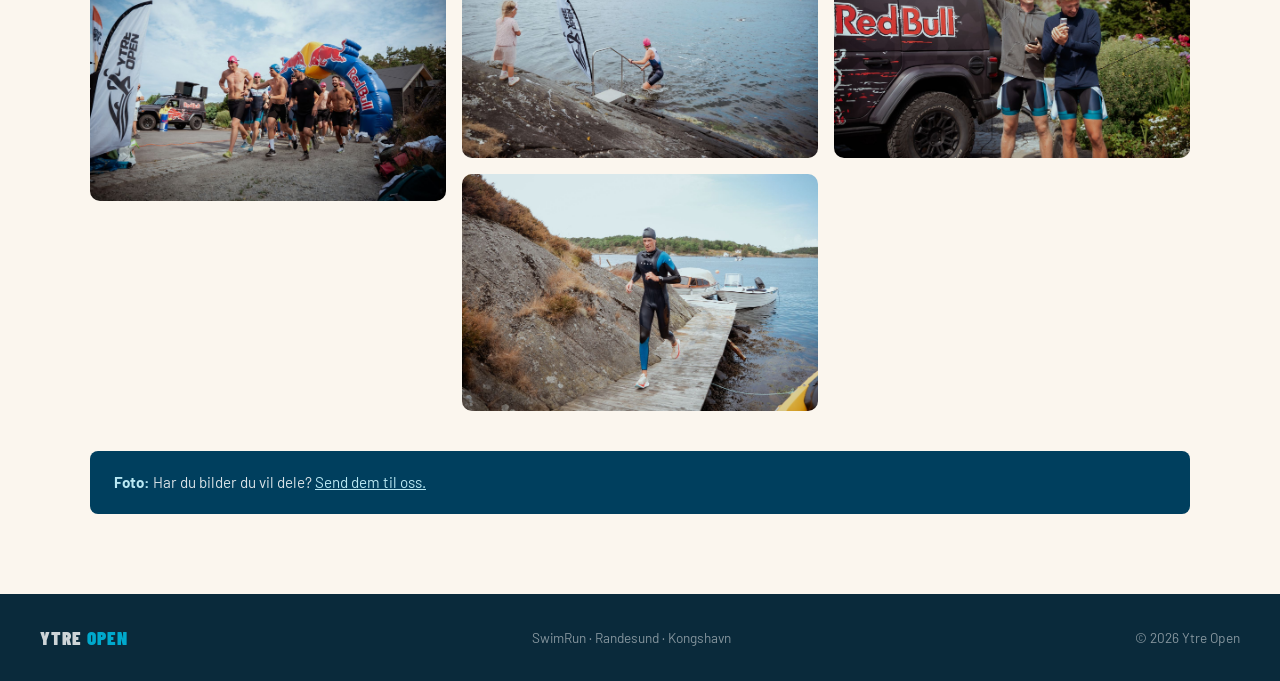
==== commit ccca3d23: "Change hero background image in 2026.html" ====
--- a/2026.html
+++ b/2026.html
@@ -361,7 +361,7 @@
 
     <!-- HERO -->
     <!-- HERO-BILDE: bytt filnavnet under for et annet bakgrunnsbilde -->
-    <section class="hero hero--foto" style="--hero-foto: url('bilder/dsc06092.jpg');">
+    <section class="hero hero--foto" style="--hero-foto: url('bilder/dsc05708.jpg');">
       <div class="hero-bg-circles"><div class="circle c1"></div><div class="circle c2"></div></div>
       <p class="hero-eyebrow">18. juli 2026 · Kongshavn</p>
       <h1>YTRE OPEN<br><span class="accent">2026</span></h1>
